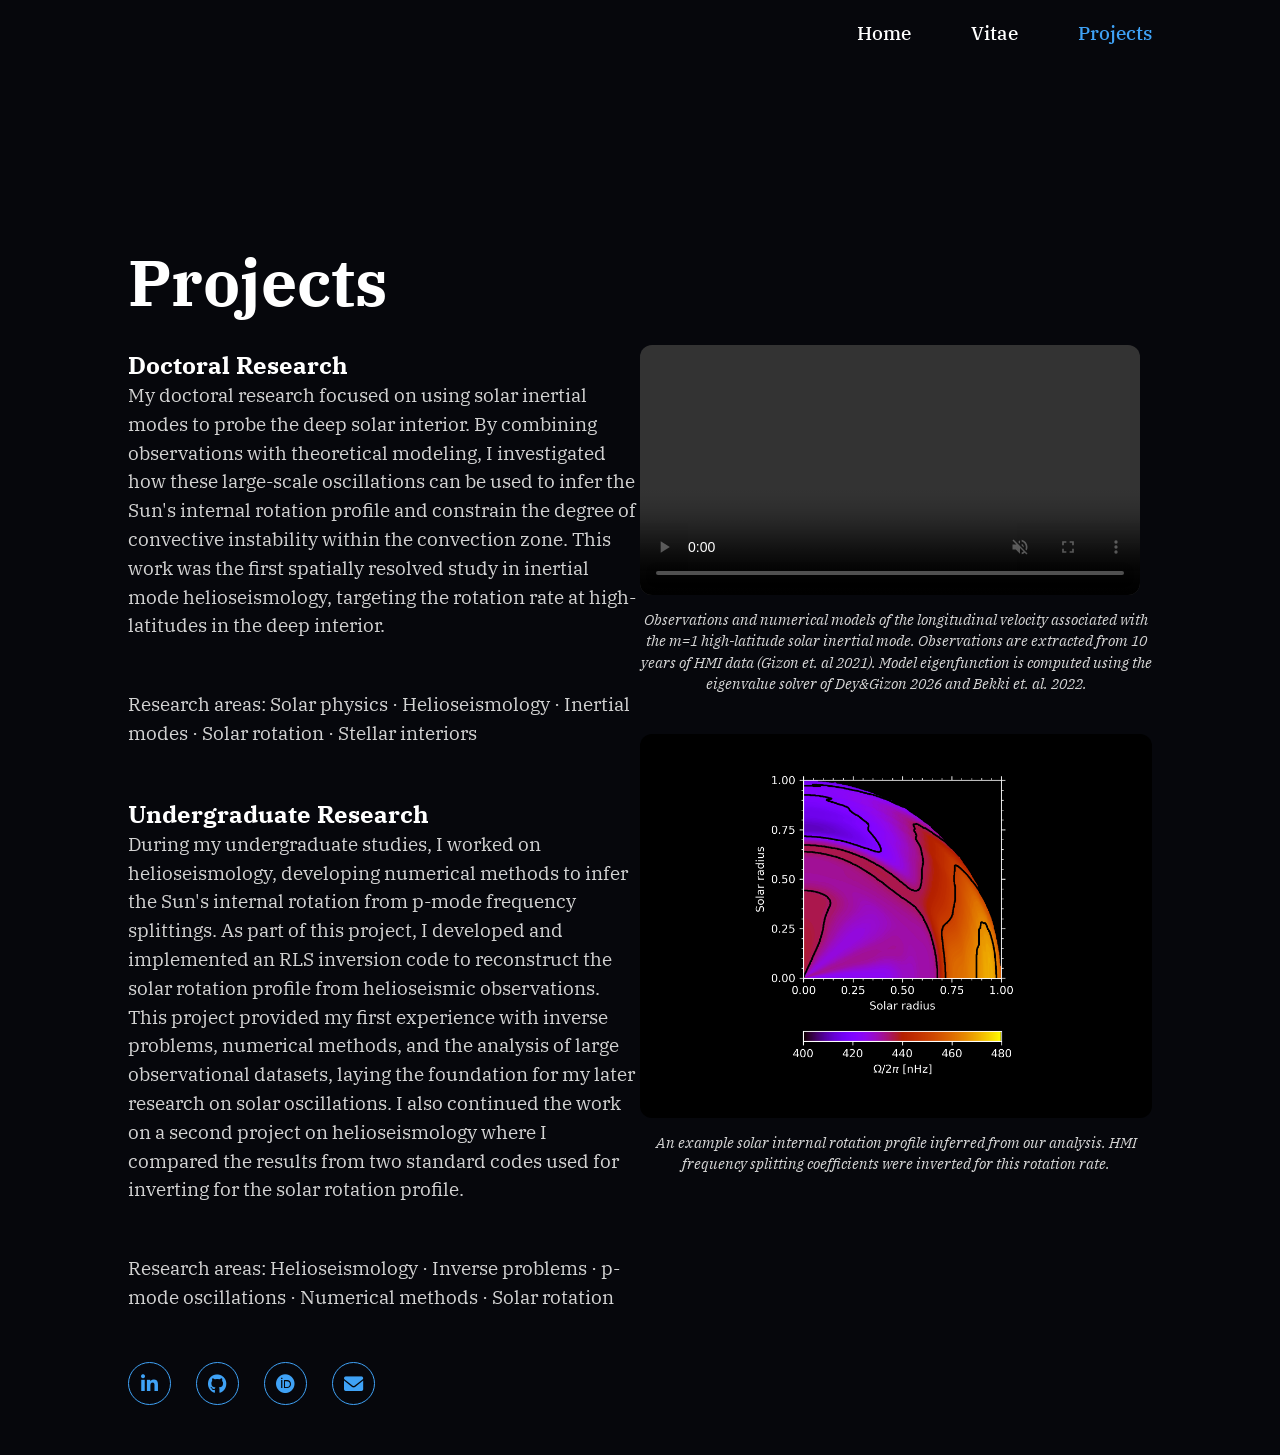
==== projects.html @ 473cc496 "Add files via upload" ====
<!DOCTYPE html>
<html lang="en">

<head>
  <meta charset="UTF-8">
  <meta name="viewport" content="width=device-width, initial-scale=1.0">
  <title>Prithwitosh Dey</title>

  <!-- googlefonts -->
<link rel="preconnect" href="https://fonts.googleapis.com">
<link rel="preconnect" href="https://fonts.gstatic.com" crossorigin>
<link href="https://fonts.googleapis.com/css2?family=IBM+Plex+Serif:wght@300;400;500;600;700&display=swap" rel="stylesheet">
  <!-- fontawesome -->
  <link rel="stylesheet" href="https://cdnjs.cloudflare.com/ajax/libs/font-awesome/6.0.0-beta3/css/all.min.css">

  <!-- Stylesheet -->
  <link rel="stylesheet" href="styles.css">
</head>

<body>

  <!-- header section -->
  <header id="header">
    <div class="left-section">
      <a class="logo" href="#"></a>
    </div>

    <nav>
      <a class="nav-item" href="index.html">Home</a>
<a class="nav-item" href="Academic_CV_dey.pdf" target="_blank">Vitae</a>
<a class="nav-item active" href="#">Projects</a>
    </nav>

  </header>

  <!-- Hero section -->
  <section id="hero">
    <div class="hero-left">
      <div class="content">

        <h1>Projects</h1>
	
        <h2>Doctoral Research</h2>
        <p>
	My doctoral research focused on using solar inertial modes to probe the deep solar interior.
	By combining observations with theoretical modeling, I investigated how these large-scale oscillations can be used to infer the Sun's internal rotation profile and constrain the degree of convective instability within the convection zone. This work was the first spatially resolved study in inertial mode helioseismology, targeting the rotation rate at high-latitudes in the deep interior.
        <p>
Research areas: Solar physics · Helioseismology · Inertial modes · Solar rotation · Stellar interiors
        </p>

        <h2>Undergraduate Research</h2>
        <p>
During my undergraduate studies, I worked on helioseismology, developing numerical methods to infer the Sun's internal rotation from p-mode frequency splittings. As part of this project, I developed and implemented an RLS inversion code to reconstruct the solar rotation profile from helioseismic observations. This project provided my first experience with inverse problems, numerical methods, and the analysis of large observational datasets, laying the foundation for my later research on solar oscillations. I also continued the work on a second project on helioseismology where I compared the results from two standard codes used for inverting for the solar rotation profile.
        </p>
        <p>
Research areas: Helioseismology · Inverse problems · p-mode oscillations · Numerical methods · Solar rotation
        </p>

<div class="social-icon">
  <a href="https://www.linkedin.com/in/prithwitosh-dey-5902aa3b7/" target="_blank" aria-label="LinkedIn">
    <i class="fa-brands fa-linkedin-in"></i>
  </a>

  <a href="https://github.com/prithwitoshdey/" target="_blank" aria-label="GitHub">
    <i class="fa-brands fa-github"></i>
  </a>
  <a href="https://orcid.org/0000-0002-8002-1578" target="_blank" aria-label="ORCID">
    <i class="fa-brands fa-orcid"></i>
  </a>

  <a href="mailto:dey@mps.mpg.de" aria-label="Email">
    <i class="fa-solid fa-envelope"></i>
  </a>
</div>

      </div>
    </div>
    
    <div class="hero-right">
	<figure class="project-figure">
        <video class="project-video" autoplay muted loop playsinline controls>
            <source src="defence_title_movie0001-0720.mp4" type="video/mp4">
            Your browser does not support the video tag.
        </video>
        <figcaption>
            Observations and numerical models of the longitudinal velocity associated with the m=1 high-latitude solar inertial mode. Observations are extracted from 10 years of HMI data (Gizon et. al 2021). Model eigenfunction is computed using the eigenvalue solver of Dey&Gizon 2026 and Bekki et. al. 2022.  
        </figcaption>
       </figure>
       
    <!-- Image -->
    <figure class="project-figure">
        <img src="diffrot_old.png" alt="Solar rotation profile" class="project-image">

        <figcaption>
            An example solar internal rotation profile inferred from our analysis. HMI frequency splitting coefficients were inverted for this rotation rate.
        </figcaption>
    </figure>
</div>
    </div>
  </section>
<!-- CodeGenWeb 2024 -->
</body>

</html>
---- styles.css ----
* {
  padding: 0;
  margin: 0;
  border: none;
  outline: 0;
  text-decoration: none;
  color: white;
}

body {
  background-color: rgb(6, 7, 12);
  font-family: "IBM Plex Serif", serif;
  background-image: url(background-img.png);
  background-repeat: no-repeat;
  background-position: center;
  background-size: cover;
  height: 100vh;
  padding: 0 10%;
}

/* Header */
#header, nav {
  display: flex;
  align-items: center;
  justify-content: space-between;
  padding-top: 10px;
  padding-bottom: 10px;
  z-index: 1;
}

.nav-item {
  font-size: 1.2rem;
  font-weight: 500;
  margin-left: 60px;
  transition: color 0.12s, transform 0.12s;
}

nav .active {
  color: #3FA2F6;
}

.nav-item:hover {
  color: #3FA2F6;
}

.nav-item:active {
  transform: scale(1.1);
}

/* logo */
.logo {
  font-size: 2rem;
  font-weight: 800;
}

/* Hero-section */
#hero {
  display: grid;
  grid-template-columns: 1fr 1fr;
}
/* Left */
.hero-left {
  display: flex;
  align-items: center;
  padding-top: 150px;
  z-index: 1;
}

.hero-right {
  display: flex;
  justify-content: center;
  align-items: center;
}
.hero-image {
  max-width: 100%;
  width: 350px;
  height: auto;
  border-radius: 20px;
  object-fit: cover;
}
h1{
  font-size: 4rem;
  font-weight: 800;
  padding: 25px 0;
}

h3 {
  font-size: 2.3rem;
  font-weight: 800;
  color: #3FA2F6;
  padding-bottom: 40px;
}

p {
  font-size: 1.2rem;
  color: lightgray;
  line-height: 1.5;
  padding-bottom: 50px;
}

/* button */
.cta button {
  color: black;
  font-size: 1.2rem;
  font-weight: 600;
  padding: 15px 0;
  width: 200px;
  border:none;
  border-radius: 8px;
  margin-right: 50px;
  background-color: #3FA2F6;
  margin-bottom: 180px;
  transition: background-color 0.12s, border 0.12s, color 0.21s, padding 0.12s;
}

.cta .cta-1:hover {
  background-color: transparent;
  color: #3FA2F6;
  border: 2px solid #3FA2F6;
  padding: 13px 0;
}

.cta .cta-2:hover {
  background-color: #3fa1f6;
  color: #000000;
}

.cta .cta-2 {
  background-color: transparent;
  color: #3FA2F6;
  border: 2px solid #3FA2F6;
  padding: 13px 0;
}

/* Icons */
.social-icon {
  display: flex;
  align-items: center;
  gap: 25px;
}

.social-icon{
  padding-bottom: 50px;
}

.social-icon i {
font-size: 1.2rem;
color: #3FA2F6;
border: 1px solid #3FA2F6;
border-radius: 50px;
padding: 8px;
height: 25px;
width: 25px;
display: flex;
align-items: center;
justify-content: center;
transition: transform 0.12s, box-shadow 0.12s;
cursor: pointer;

}

.social-icon i:hover {
  transform: scale(1.1);
  text-shadow: 0 0 10px #3FA2F6;
}

/* Right section */

.hero-right:hover {
  background-color: rgba(6, 7, 12, 0.705);
  box-shadow: 
    0 0 20px rgb(6, 7, 12),
    0 0 50px rgb(6, 7, 12),
    0 0 100px rgb(6, 7, 12),
    0 0 200px rgb(6, 7, 12);
}
.hero-right {
    display: flex;
    flex-direction: column;
    align-items: center;
    gap: 40px;
}
.project-video {
    width: 100%;
    align-items: center;
    gap: 40px;
    max-width: 500px;   /* Smaller */
    border-radius: 12px;
    object-fit: cover;
}

.project-image {
    width: 100%;
    max-width: 600px;
    border-radius: 12px;
}

.project-figure {
    margin: 0;
}

.project-figure figcaption {
    margin-top: 10px;
    text-align: center;
    font-size: 0.95rem;
    color: lightgray;
    font-style: italic;
    line-height: 1.4;
}
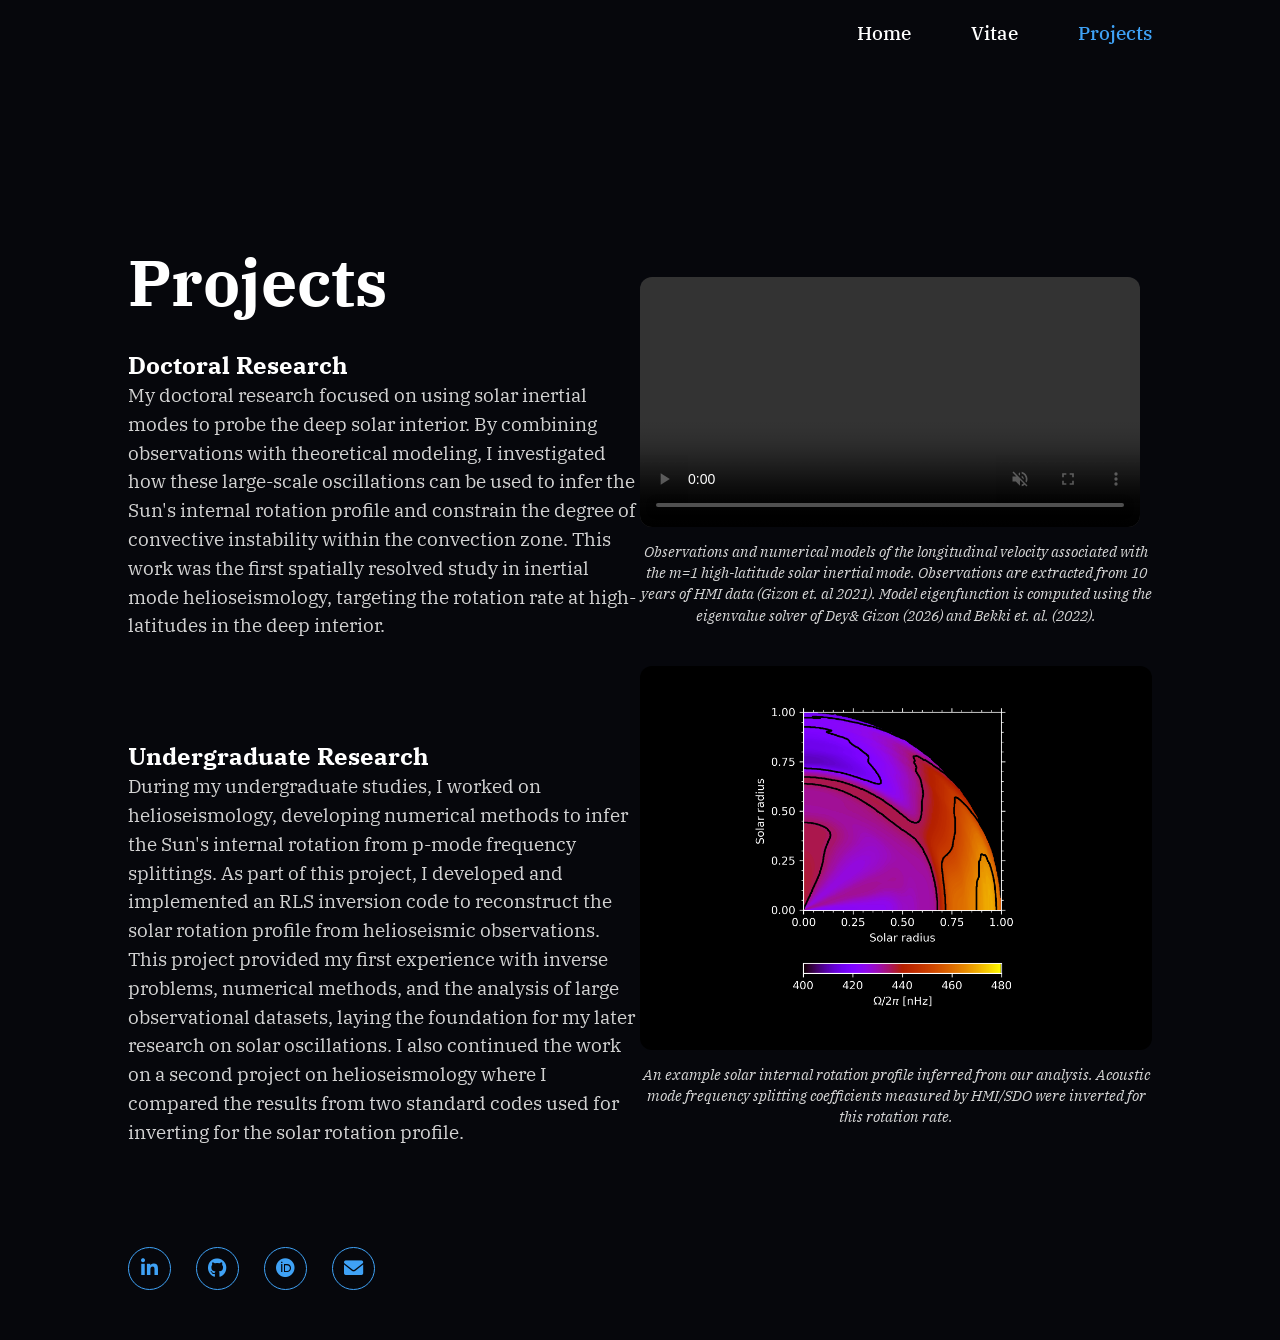
==== commit 6c10bfd4: "Added colorbar to movie" ====
--- a/projects.html
+++ b/projects.html
@@ -45,7 +45,6 @@
 	My doctoral research focused on using solar inertial modes to probe the deep solar interior.
 	By combining observations with theoretical modeling, I investigated how these large-scale oscillations can be used to infer the Sun's internal rotation profile and constrain the degree of convective instability within the convection zone. This work was the first spatially resolved study in inertial mode helioseismology, targeting the rotation rate at high-latitudes in the deep interior.
         <p>
-Research areas: Solar physics · Helioseismology · Inertial modes · Solar rotation · Stellar interiors
         </p>
 
         <h2>Undergraduate Research</h2>
@@ -53,7 +52,6 @@
 During my undergraduate studies, I worked on helioseismology, developing numerical methods to infer the Sun's internal rotation from p-mode frequency splittings. As part of this project, I developed and implemented an RLS inversion code to reconstruct the solar rotation profile from helioseismic observations. This project provided my first experience with inverse problems, numerical methods, and the analysis of large observational datasets, laying the foundation for my later research on solar oscillations. I also continued the work on a second project on helioseismology where I compared the results from two standard codes used for inverting for the solar rotation profile.
         </p>
         <p>
-Research areas: Helioseismology · Inverse problems · p-mode oscillations · Numerical methods · Solar rotation
         </p>
 
 <div class="social-icon">
@@ -79,11 +77,11 @@
     <div class="hero-right">
 	<figure class="project-figure">
         <video class="project-video" autoplay muted loop playsinline controls>
-            <source src="defence_title_movie0001-0720.mp4" type="video/mp4">
+            <source src="movie_with_colorbar0001-0700.mp4" type="video/mp4">
             Your browser does not support the video tag.
         </video>
         <figcaption>
-            Observations and numerical models of the longitudinal velocity associated with the m=1 high-latitude solar inertial mode. Observations are extracted from 10 years of HMI data (Gizon et. al 2021). Model eigenfunction is computed using the eigenvalue solver of Dey&Gizon 2026 and Bekki et. al. 2022.  
+            Observations and numerical models of the longitudinal velocity associated with the m=1 high-latitude solar inertial mode. Observations are extracted from 10 years of HMI data (Gizon et. al 2021). Model eigenfunction is computed using the eigenvalue solver of Dey& Gizon (2026) and Bekki et. al. (2022).  
         </figcaption>
        </figure>
        
@@ -92,7 +90,7 @@
         <img src="diffrot_old.png" alt="Solar rotation profile" class="project-image">
 
         <figcaption>
-            An example solar internal rotation profile inferred from our analysis. HMI frequency splitting coefficients were inverted for this rotation rate.
+            An example solar internal rotation profile inferred from our analysis. Acoustic mode frequency splitting coefficients measured by HMI/SDO were inverted for this rotation rate.
         </figcaption>
     </figure>
 </div>
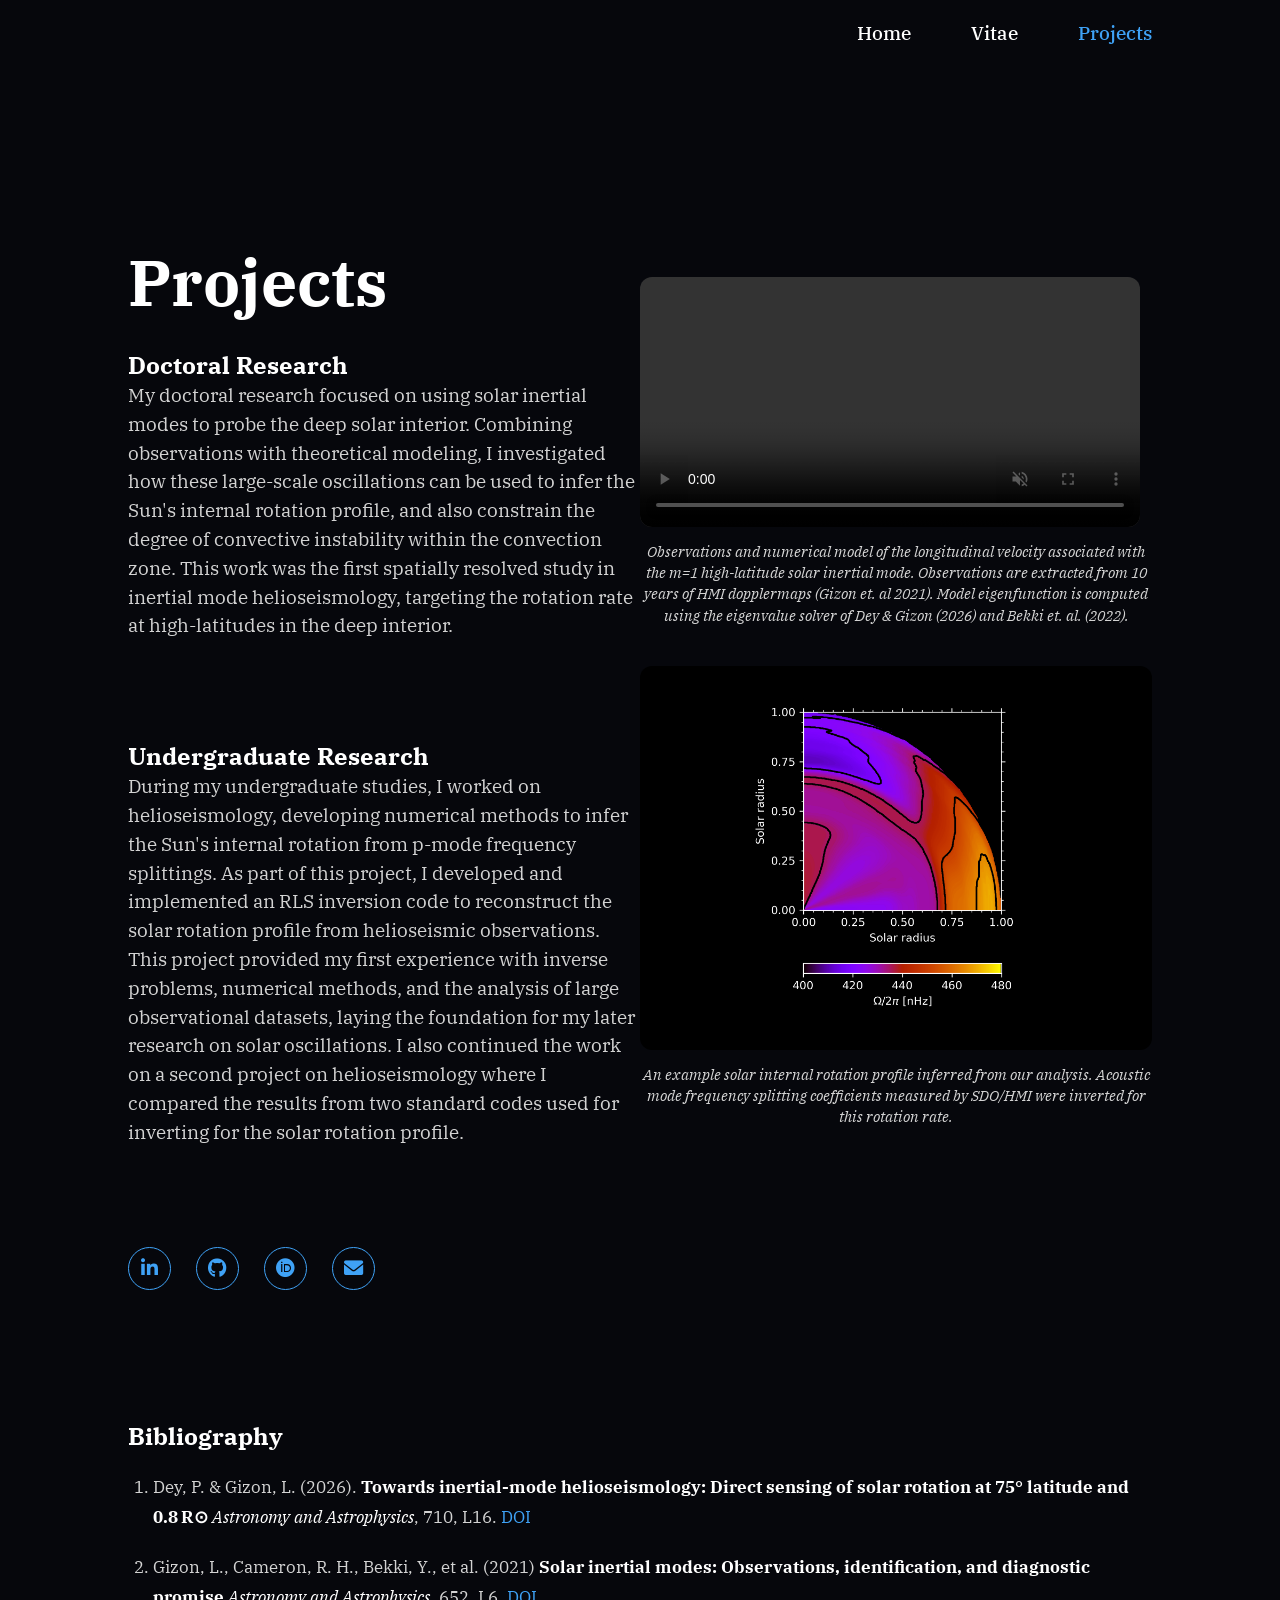
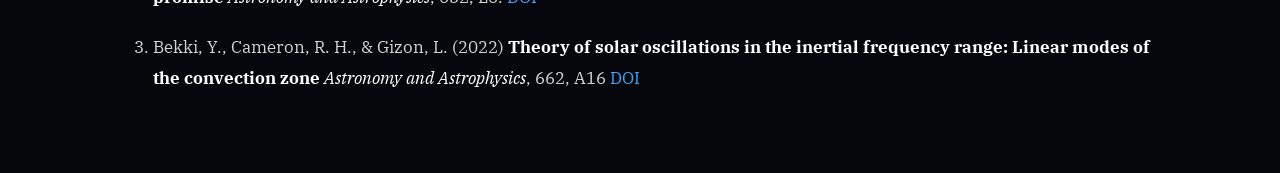
==== commit 213c4184: "Add files via upload" ====
--- a/projects.html
+++ b/projects.html
@@ -43,7 +43,7 @@
         <h2>Doctoral Research</h2>
         <p>
 	My doctoral research focused on using solar inertial modes to probe the deep solar interior.
-	By combining observations with theoretical modeling, I investigated how these large-scale oscillations can be used to infer the Sun's internal rotation profile and constrain the degree of convective instability within the convection zone. This work was the first spatially resolved study in inertial mode helioseismology, targeting the rotation rate at high-latitudes in the deep interior.
+	Combining observations with theoretical modeling, I investigated how these large-scale oscillations can be used to infer the Sun's internal rotation profile, and also constrain the degree of convective instability within the convection zone. This work was the first spatially resolved study in inertial mode helioseismology, targeting the rotation rate at high-latitudes in the deep interior.
         <p>
         </p>
 
@@ -81,7 +81,7 @@
             Your browser does not support the video tag.
         </video>
         <figcaption>
-            Observations and numerical models of the longitudinal velocity associated with the m=1 high-latitude solar inertial mode. Observations are extracted from 10 years of HMI data (Gizon et. al 2021). Model eigenfunction is computed using the eigenvalue solver of Dey& Gizon (2026) and Bekki et. al. (2022).  
+            Observations and numerical model of the longitudinal velocity associated with the m=1 high-latitude solar inertial mode. Observations are extracted from 10 years of HMI dopplermaps (Gizon et. al 2021). Model eigenfunction is computed using the eigenvalue solver of Dey & Gizon (2026) and Bekki et. al. (2022).  
         </figcaption>
        </figure>
        
@@ -90,12 +90,36 @@
         <img src="diffrot_old.png" alt="Solar rotation profile" class="project-image">
 
         <figcaption>
-            An example solar internal rotation profile inferred from our analysis. Acoustic mode frequency splitting coefficients measured by HMI/SDO were inverted for this rotation rate.
+            An example solar internal rotation profile inferred from our analysis. Acoustic mode frequency splitting coefficients measured by SDO/HMI were inverted for this rotation rate.
         </figcaption>
     </figure>
 </div>
     </div>
   </section>
+  <section class="bibliography">
+    <h2>Bibliography</h2>
+
+    <ol>
+        <li>
+            Dey, P. & Gizon, L. (2026). <strong>Towards inertial-mode helioseismology: Direct sensing of solar rotation at 75° latitude and 0.8 R⊙</strong>
+            <em>Astronomy and Astrophysics</em>, 710, L16.
+            <a href="https://doi.org/10.1051/0004-6361/202660616" target="_blank">DOI</a>
+        </li>
+
+        <li>
+            Gizon, L., Cameron, R. H., Bekki, Y., et al. (2021) <strong>Solar inertial modes: Observations, identification, and diagnostic
+promise</strong>
+            <em>Astronomy and Astrophysics</em>, 652, L6.
+            <a href="https://doi.org/10.1051/0004-6361/202141462" target="_blank">DOI</a>
+        </li>
+        <li>
+		Bekki, Y., Cameron, R. H., & Gizon, L. (2022)<strong> Theory of solar oscillations in the inertial frequency range: Linear modes of the convection zone
+</strong>           
+            <em>Astronomy and Astrophysics</em>, 662, A16 
+            <a href="https://doi.org/10.1051/0004-6361/202243164" target="_blank">DOI</a>
+        </li>
+    </ol>
+</section>
 <!-- CodeGenWeb 2024 -->
 </body>
 
--- a/styles.css
+++ b/styles.css
@@ -206,4 +206,30 @@
     color: lightgray;
     font-style: italic;
     line-height: 1.4;
-}
+}.bibliography {
+    margin-top: 80px;
+    padding-bottom: 60px;
+}
+
+.bibliography h2 {
+    margin-bottom: 20px;
+}
+
+.bibliography ol {
+    margin-left: 25px;
+}
+
+.bibliography li {
+    color: lightgray;
+    line-height: 1.8;
+    margin-bottom: 20px;
+    font-size: 1.05rem;
+}
+
+.bibliography a {
+    color: #3FA2F6;
+}
+
+.bibliography a:hover {
+    text-decoration: underline;
+}
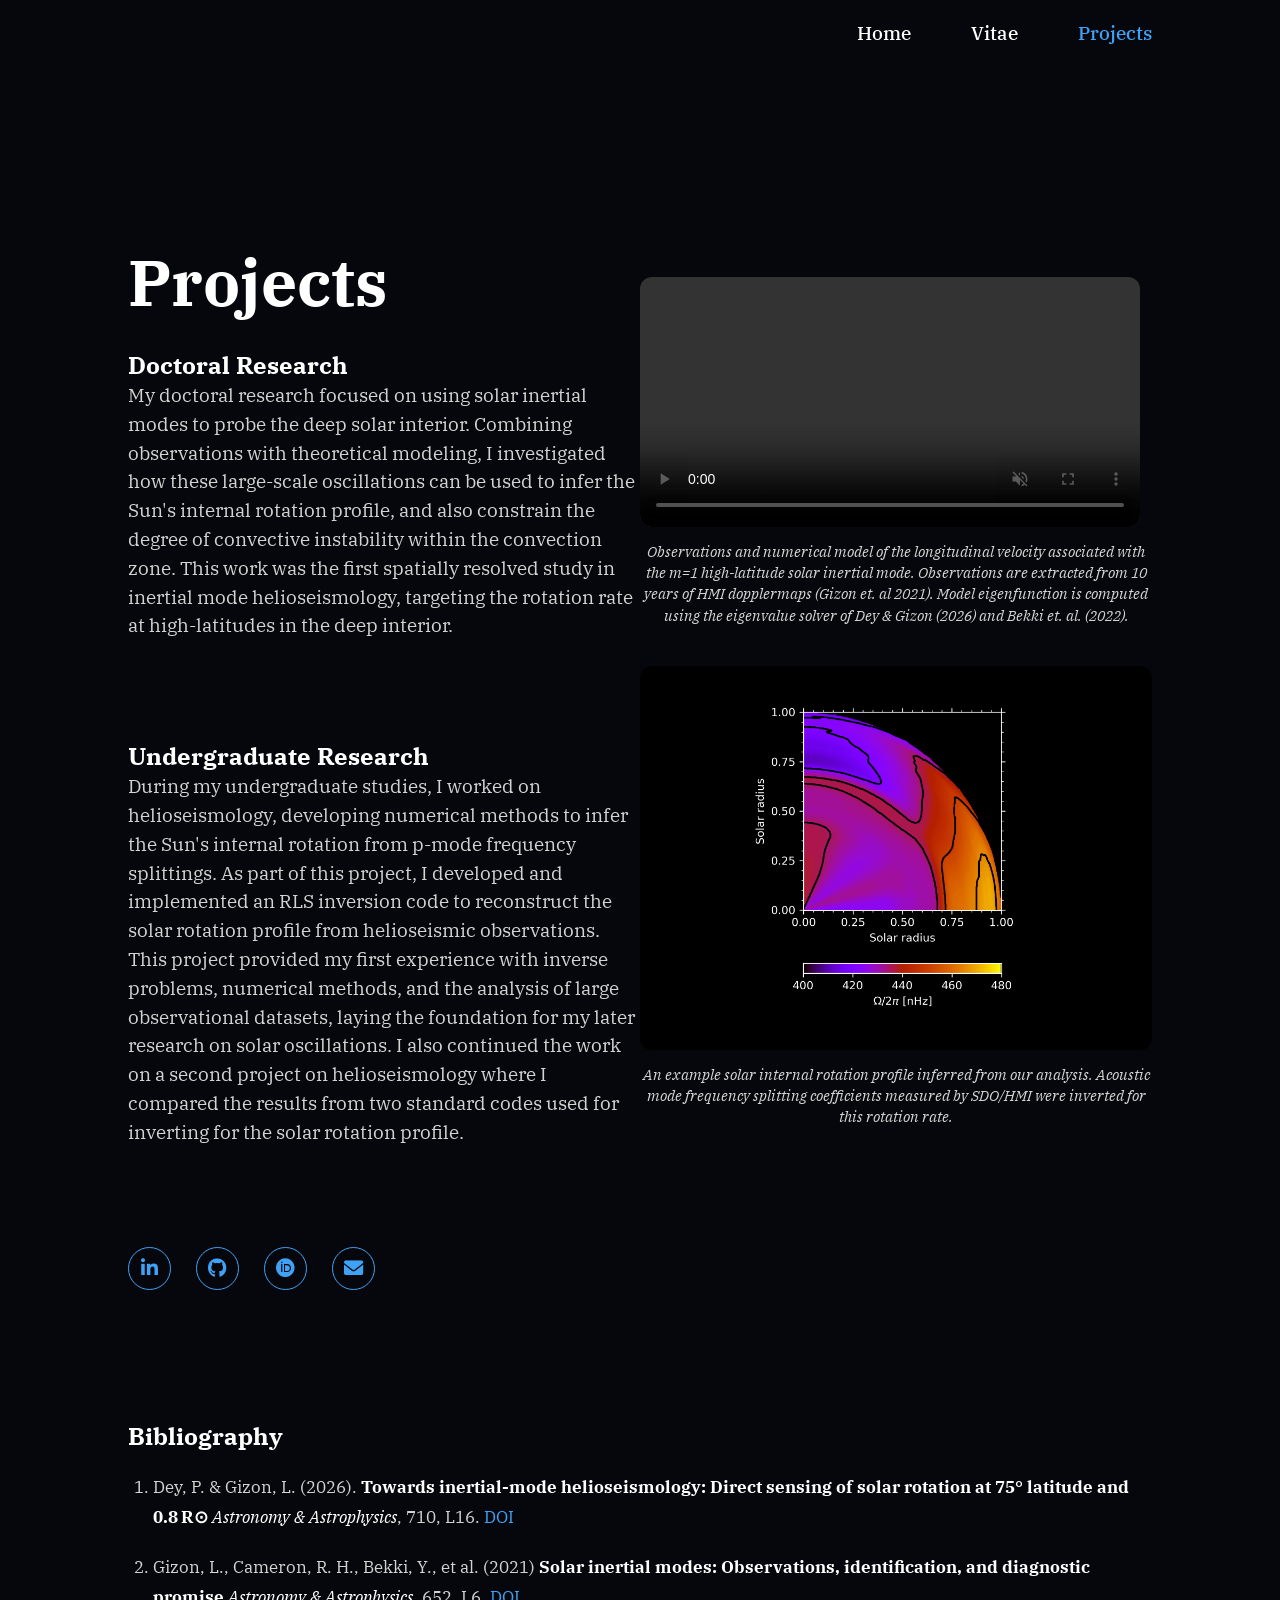
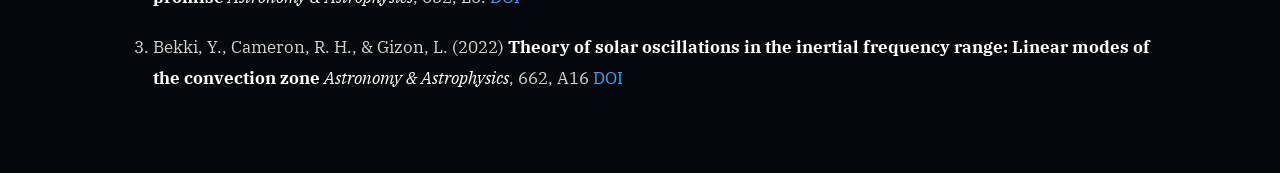
==== commit c31a3951: "Add files via upload" ====
--- a/projects.html
+++ b/projects.html
@@ -102,20 +102,20 @@
     <ol>
         <li>
             Dey, P. & Gizon, L. (2026). <strong>Towards inertial-mode helioseismology: Direct sensing of solar rotation at 75° latitude and 0.8 R⊙</strong>
-            <em>Astronomy and Astrophysics</em>, 710, L16.
+            <em>Astronomy & Astrophysics</em>, 710, L16.
             <a href="https://doi.org/10.1051/0004-6361/202660616" target="_blank">DOI</a>
         </li>
 
         <li>
             Gizon, L., Cameron, R. H., Bekki, Y., et al. (2021) <strong>Solar inertial modes: Observations, identification, and diagnostic
 promise</strong>
-            <em>Astronomy and Astrophysics</em>, 652, L6.
+            <em>Astronomy & Astrophysics</em>, 652, L6.
             <a href="https://doi.org/10.1051/0004-6361/202141462" target="_blank">DOI</a>
         </li>
         <li>
 		Bekki, Y., Cameron, R. H., & Gizon, L. (2022)<strong> Theory of solar oscillations in the inertial frequency range: Linear modes of the convection zone
 </strong>           
-            <em>Astronomy and Astrophysics</em>, 662, A16 
+            <em>Astronomy & Astrophysics</em>, 662, A16 
             <a href="https://doi.org/10.1051/0004-6361/202243164" target="_blank">DOI</a>
         </li>
     </ol>
